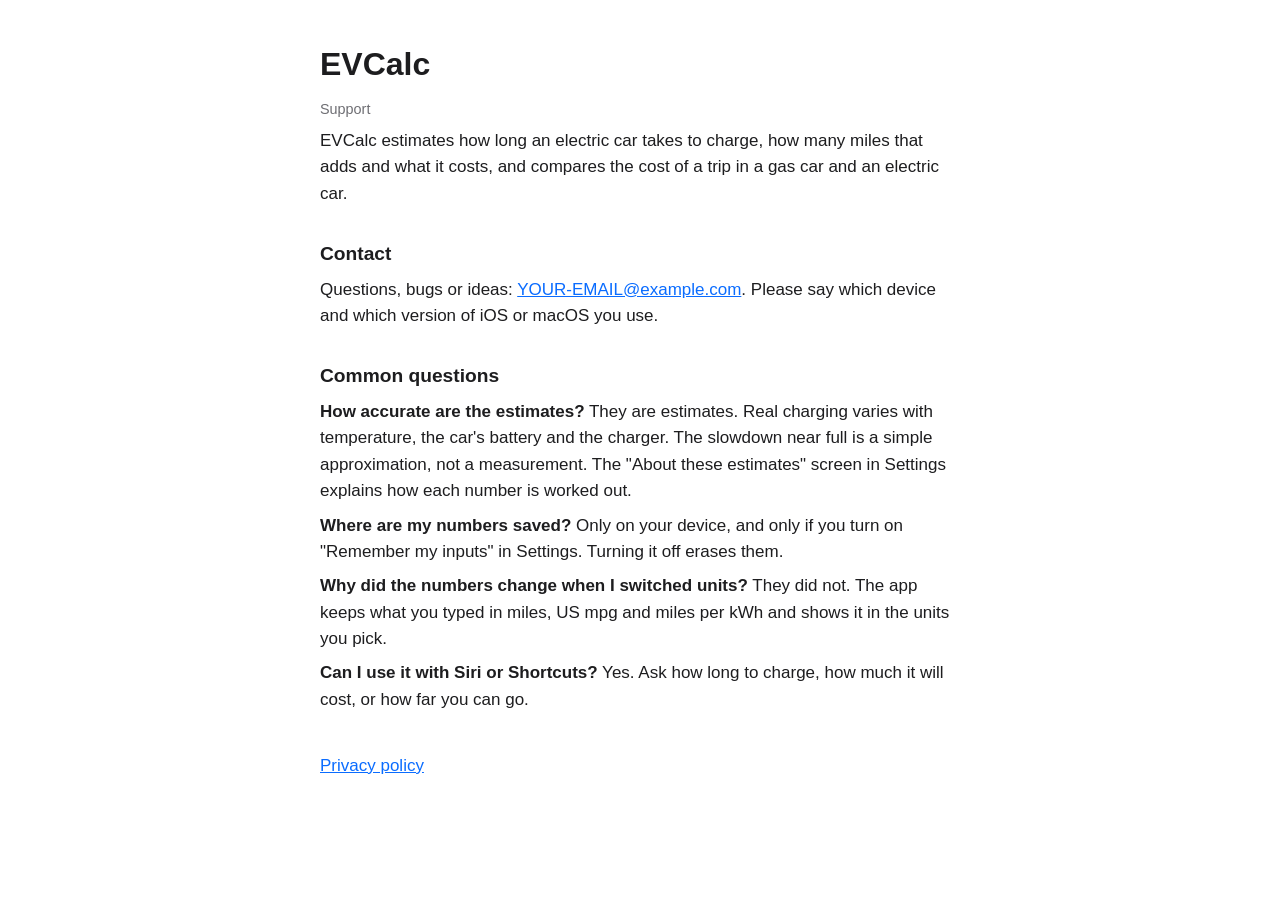
==== index.html @ 78da8a45 "Support and privacy pages for EVCalc" ====
<!doctype html>
<html lang="en">
<head>
<meta charset="utf-8">
<meta name="viewport" content="width=device-width, initial-scale=1">
<title>EVCalc Support</title>
<link rel="stylesheet" href="style.css">
</head>
<body>
<main>
<h1>EVCalc</h1>
<p class="muted">Support</p>

<p>EVCalc estimates how long an electric car takes to charge, how many miles that adds and what it costs, and compares the cost of a trip in a gas car and an electric car.</p>

<h2>Contact</h2>
<p>Questions, bugs or ideas: <a href="mailto:YOUR-EMAIL@example.com">YOUR-EMAIL@example.com</a>. Please say which device and which version of iOS or macOS you use.</p>

<h2>Common questions</h2>
<p><strong>How accurate are the estimates?</strong> They are estimates. Real charging varies with temperature, the car's battery and the charger. The slowdown near full is a simple approximation, not a measurement. The "About these estimates" screen in Settings explains how each number is worked out.</p>
<p><strong>Where are my numbers saved?</strong> Only on your device, and only if you turn on "Remember my inputs" in Settings. Turning it off erases them.</p>
<p><strong>Why did the numbers change when I switched units?</strong> They did not. The app keeps what you typed in miles, US mpg and miles per kWh and shows it in the units you pick.</p>
<p><strong>Can I use it with Siri or Shortcuts?</strong> Yes. Ask how long to charge, how much it will cost, or how far you can go.</p>

<nav><a href="privacy.html">Privacy policy</a></nav>
</main>
</body>
</html>
---- style.css ----
:root { color-scheme: light dark; --bg:#fff; --fg:#1d1d1f; --muted:#6e6e73; --accent:#0a6cff; }
@media (prefers-color-scheme: dark) { :root { --bg:#111; --fg:#f5f5f7; --muted:#a1a1a6; --accent:#6ab0ff; } }
body { margin:0; background:var(--bg); color:var(--fg); font:17px/1.55 -apple-system, BlinkMacSystemFont, "Helvetica Neue", sans-serif; }
main { max-width:40rem; margin:0 auto; padding:2.5rem 16px 4rem; }
h1 { font-size:2rem; margin:0 0 .25rem; }
h2 { font-size:1.2rem; margin:2rem 0 .25rem; }
p, li { margin:.5rem 0; }
.muted { color:var(--muted); font-size:.9rem; }
a { color:var(--accent); }
nav { margin-top:2.5rem; }
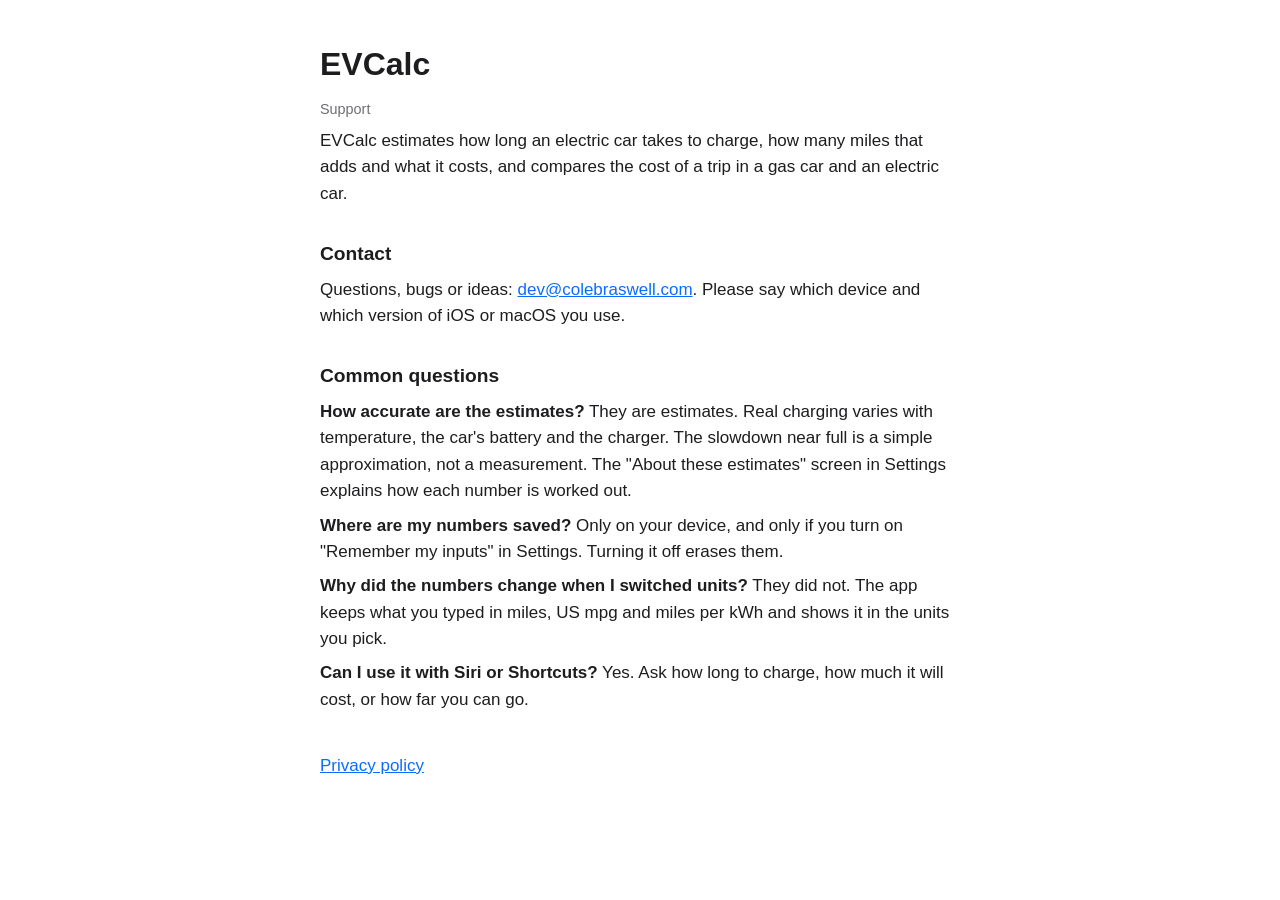
==== commit 4d67069c: "Update contact email in index.html" ====
--- a/index.html
+++ b/index.html
@@ -14,7 +14,7 @@
 <p>EVCalc estimates how long an electric car takes to charge, how many miles that adds and what it costs, and compares the cost of a trip in a gas car and an electric car.</p>
 
 <h2>Contact</h2>
-<p>Questions, bugs or ideas: <a href="mailto:YOUR-EMAIL@example.com">YOUR-EMAIL@example.com</a>. Please say which device and which version of iOS or macOS you use.</p>
+<p>Questions, bugs or ideas: <a href="mailto:YOUR-EMAIL@example.com">dev@colebraswell.com</a>. Please say which device and which version of iOS or macOS you use.</p>
 
 <h2>Common questions</h2>
 <p><strong>How accurate are the estimates?</strong> They are estimates. Real charging varies with temperature, the car's battery and the charger. The slowdown near full is a simple approximation, not a measurement. The "About these estimates" screen in Settings explains how each number is worked out.</p>
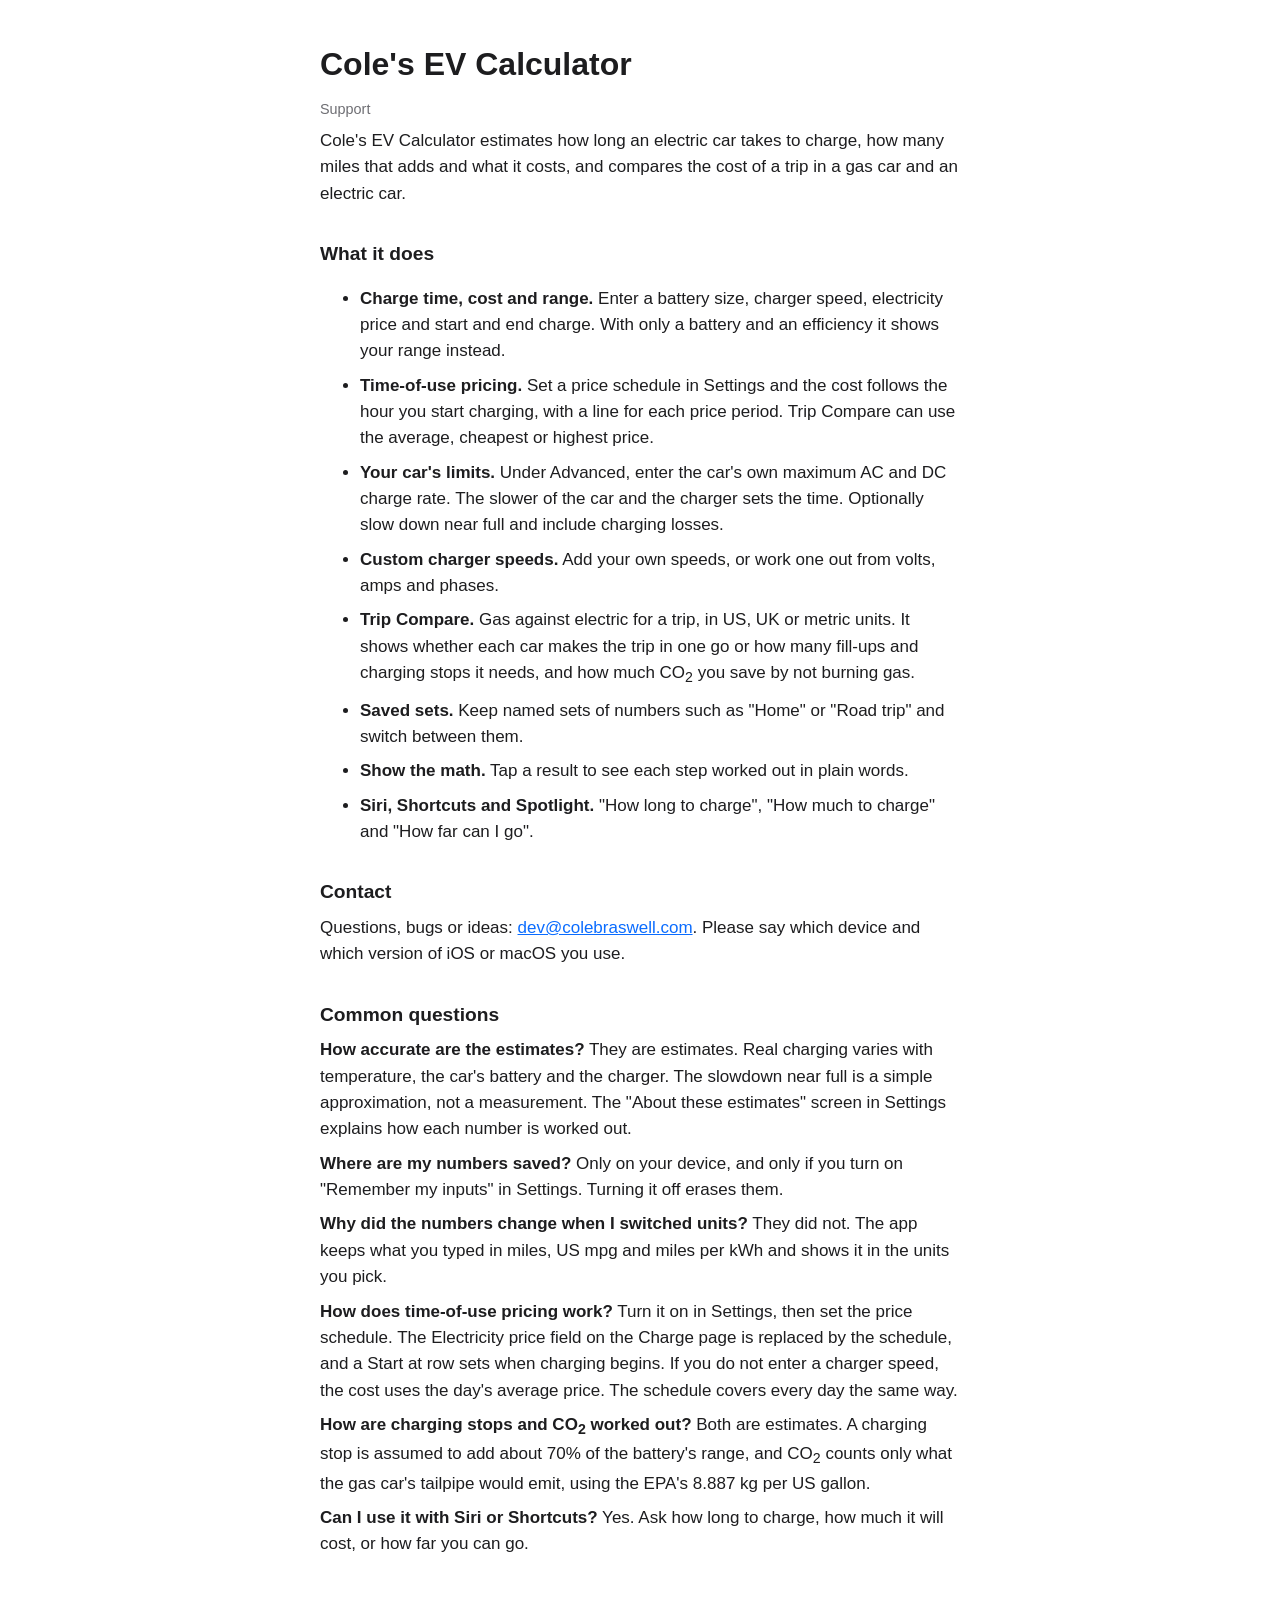
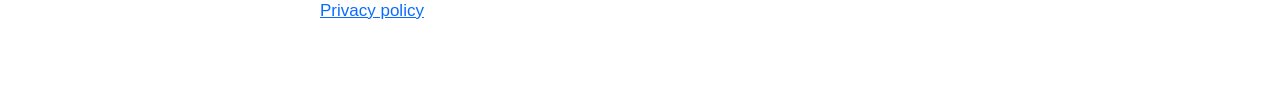
==== commit b8e8768e: "Update support page with recent features Co-Authored-By: Claude Sonnet 5.5 <noreply@anthropic.com>" ====
--- a/index.html
+++ b/index.html
@@ -3,23 +3,37 @@
 <head>
 <meta charset="utf-8">
 <meta name="viewport" content="width=device-width, initial-scale=1">
-<title>EVCalc Support</title>
+<title>Cole's EV Calculator Support</title>
 <link rel="stylesheet" href="style.css">
 </head>
 <body>
 <main>
-<h1>EVCalc</h1>
+<h1>Cole's EV Calculator</h1>
 <p class="muted">Support</p>
 
-<p>EVCalc estimates how long an electric car takes to charge, how many miles that adds and what it costs, and compares the cost of a trip in a gas car and an electric car.</p>
+<p>Cole's EV Calculator estimates how long an electric car takes to charge, how many miles that adds and what it costs, and compares the cost of a trip in a gas car and an electric car.</p>
+
+<h2>What it does</h2>
+<ul>
+<li><strong>Charge time, cost and range.</strong> Enter a battery size, charger speed, electricity price and start and end charge. With only a battery and an efficiency it shows your range instead.</li>
+<li><strong>Time-of-use pricing.</strong> Set a price schedule in Settings and the cost follows the hour you start charging, with a line for each price period. Trip Compare can use the average, cheapest or highest price.</li>
+<li><strong>Your car's limits.</strong> Under Advanced, enter the car's own maximum AC and DC charge rate. The slower of the car and the charger sets the time. Optionally slow down near full and include charging losses.</li>
+<li><strong>Custom charger speeds.</strong> Add your own speeds, or work one out from volts, amps and phases.</li>
+<li><strong>Trip Compare.</strong> Gas against electric for a trip, in US, UK or metric units. It shows whether each car makes the trip in one go or how many fill-ups and charging stops it needs, and how much CO<sub>2</sub> you save by not burning gas.</li>
+<li><strong>Saved sets.</strong> Keep named sets of numbers such as "Home" or "Road trip" and switch between them.</li>
+<li><strong>Show the math.</strong> Tap a result to see each step worked out in plain words.</li>
+<li><strong>Siri, Shortcuts and Spotlight.</strong> "How long to charge", "How much to charge" and "How far can I go".</li>
+</ul>
 
 <h2>Contact</h2>
-<p>Questions, bugs or ideas: <a href="mailto:YOUR-EMAIL@example.com">dev@colebraswell.com</a>. Please say which device and which version of iOS or macOS you use.</p>
+<p>Questions, bugs or ideas: <a href="mailto:dev@colebraswell.com">dev@colebraswell.com</a>. Please say which device and which version of iOS or macOS you use.</p>
 
 <h2>Common questions</h2>
 <p><strong>How accurate are the estimates?</strong> They are estimates. Real charging varies with temperature, the car's battery and the charger. The slowdown near full is a simple approximation, not a measurement. The "About these estimates" screen in Settings explains how each number is worked out.</p>
 <p><strong>Where are my numbers saved?</strong> Only on your device, and only if you turn on "Remember my inputs" in Settings. Turning it off erases them.</p>
 <p><strong>Why did the numbers change when I switched units?</strong> They did not. The app keeps what you typed in miles, US mpg and miles per kWh and shows it in the units you pick.</p>
+<p><strong>How does time-of-use pricing work?</strong> Turn it on in Settings, then set the price schedule. The Electricity price field on the Charge page is replaced by the schedule, and a Start at row sets when charging begins. If you do not enter a charger speed, the cost uses the day's average price. The schedule covers every day the same way.</p>
+<p><strong>How are charging stops and CO<sub>2</sub> worked out?</strong> Both are estimates. A charging stop is assumed to add about 70% of the battery's range, and CO<sub>2</sub> counts only what the gas car's tailpipe would emit, using the EPA's 8.887 kg per US gallon.</p>
 <p><strong>Can I use it with Siri or Shortcuts?</strong> Yes. Ask how long to charge, how much it will cost, or how far you can go.</p>
 
 <nav><a href="privacy.html">Privacy policy</a></nav>
